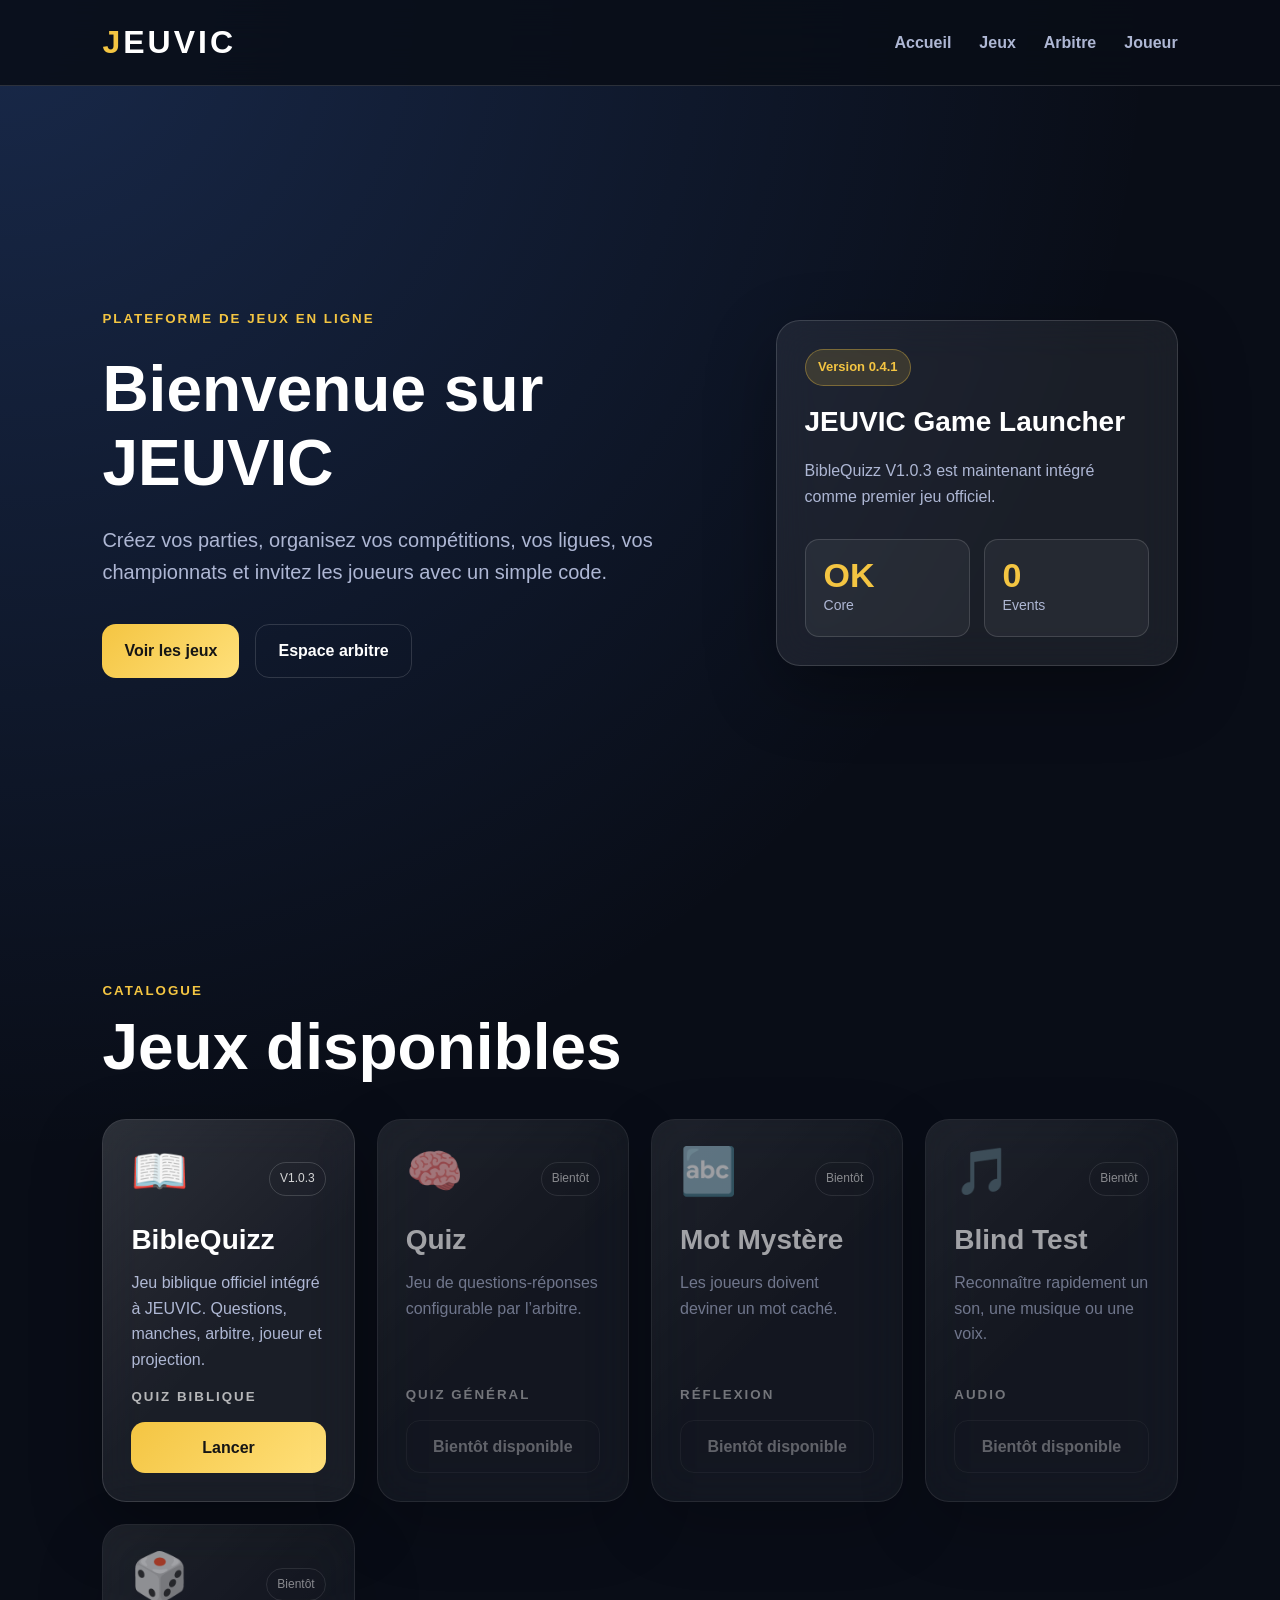
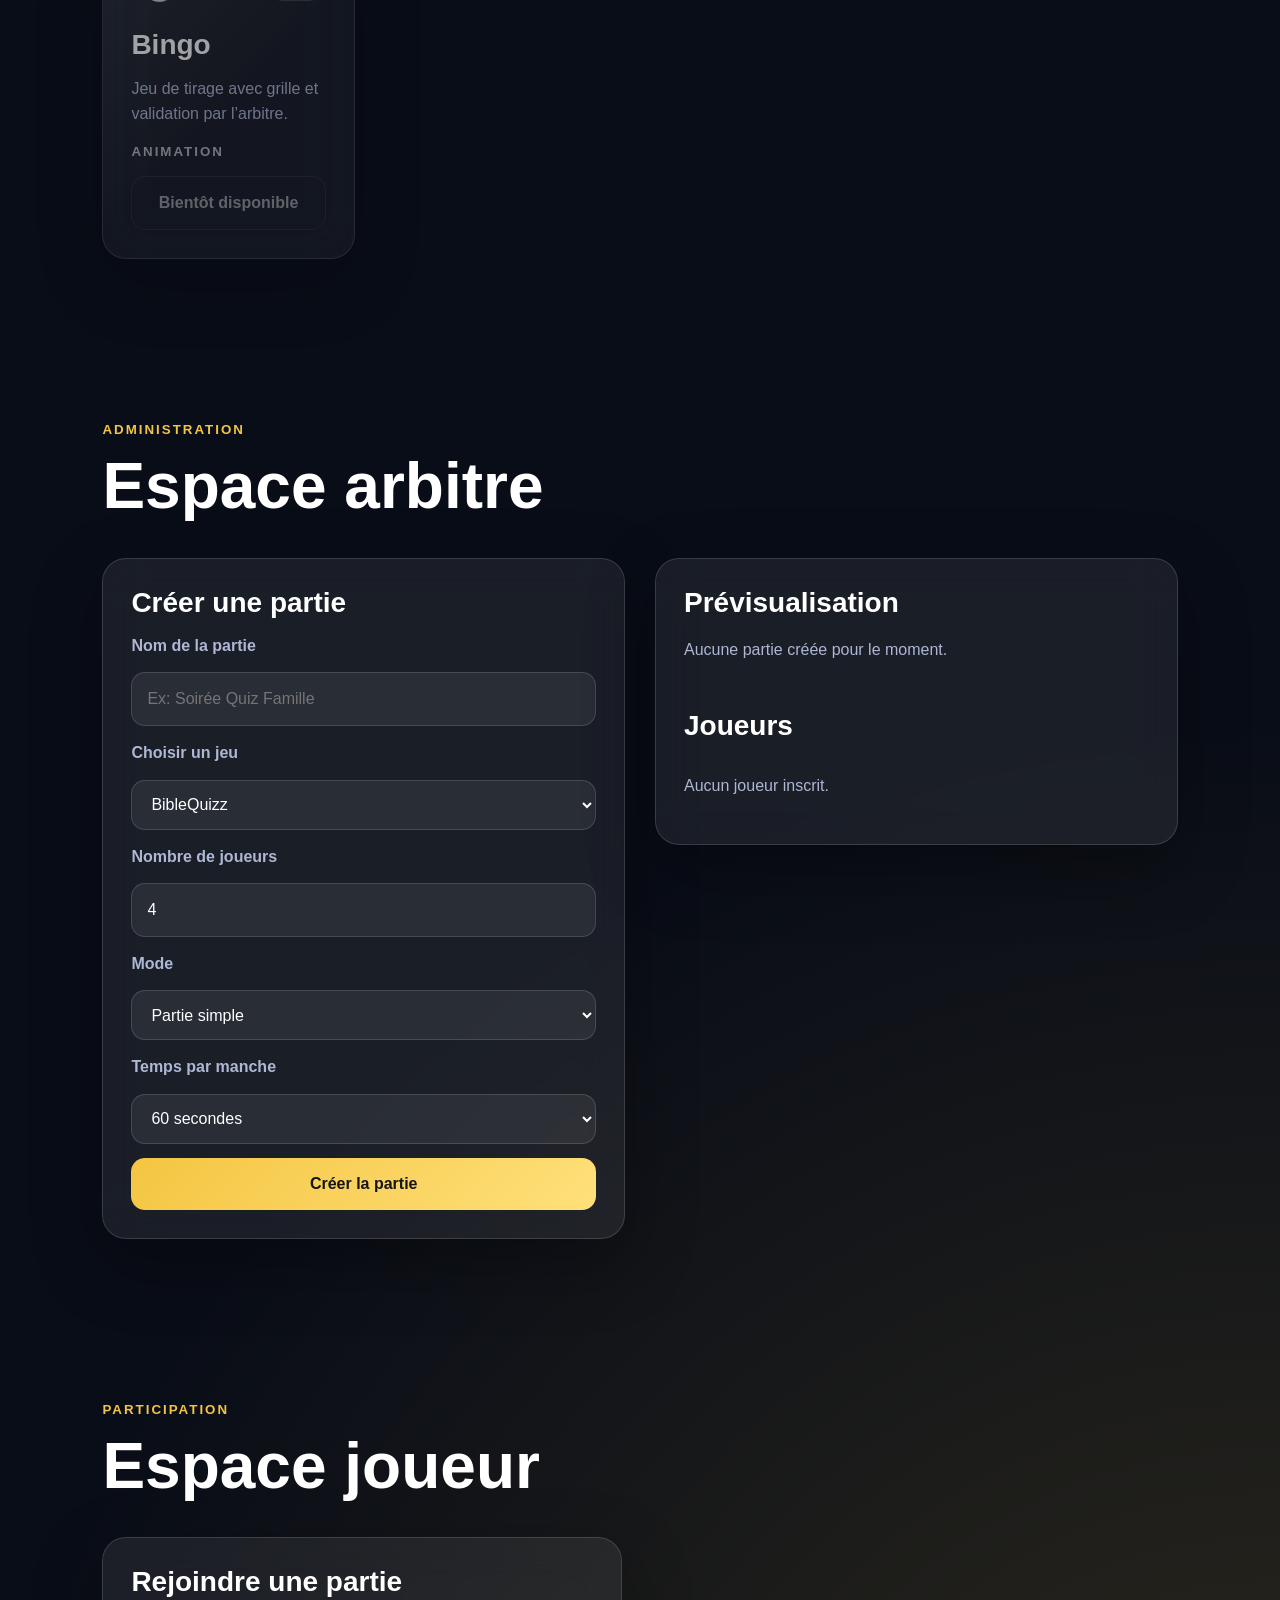
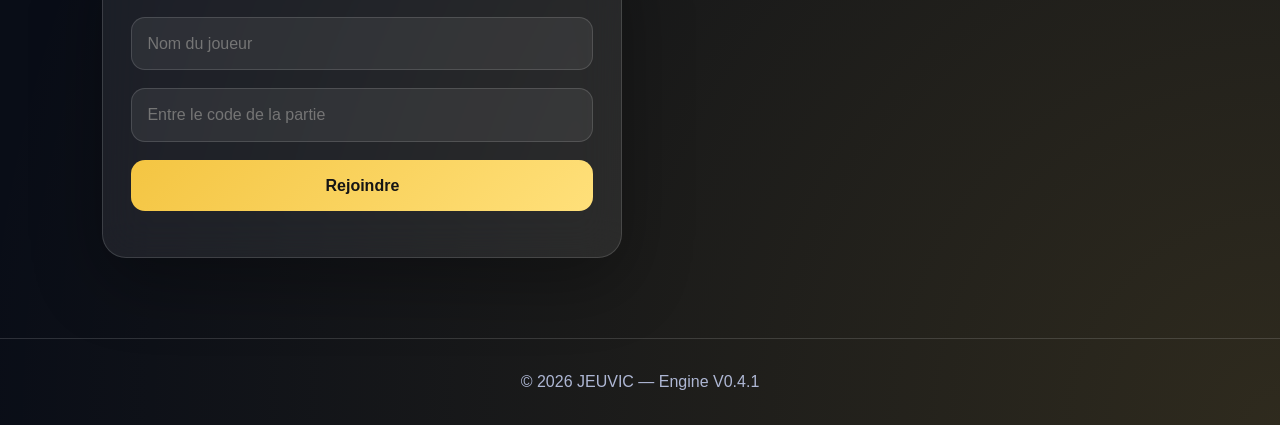
==== index.html @ 9f6e6c2e "Initialisation JEUVIC V0.4.1" ====
<!DOCTYPE html>
<html lang="fr">
<head>
  <!--============================================================
                          META
  =============================================================-->
  <meta charset="UTF-8" />
  <meta name="viewport" content="width=device-width, initial-scale=1.0" />
  <title>JEUVIC - Plateforme de jeux</title>

  <!--============================================================
                          CORE CSS
  =============================================================-->
  <link rel="stylesheet" href="assets/css/core/variables.css" />
  <link rel="stylesheet" href="assets/css/core/reset.css" />
  <link rel="stylesheet" href="assets/css/core/typography.css" />

  <!--============================================================
                          LAYOUT CSS
  =============================================================-->
  <link rel="stylesheet" href="assets/css/layout/layout.css" />
  <link rel="stylesheet" href="assets/css/layout/header.css" />
  <link rel="stylesheet" href="assets/css/layout/hero.css" />
  <link rel="stylesheet" href="assets/css/layout/footer.css" />

  <!--============================================================
                          COMPONENTS CSS
  =============================================================-->
  <link rel="stylesheet" href="assets/css/components/buttons.css" />
  <link rel="stylesheet" href="assets/css/components/cards.css" />
  <link rel="stylesheet" href="assets/css/components/forms.css" />
  <link rel="stylesheet" href="assets/css/components/modal.css" />
  <link rel="stylesheet" href="assets/css/components/tables.css" />

  <!--============================================================
                          PAGES CSS
  =============================================================-->
  <link rel="stylesheet" href="assets/css/pages/home.css" />
  <link rel="stylesheet" href="assets/css/pages/admin.css" />
  <link rel="stylesheet" href="assets/css/pages/player.css" />
  <link rel="stylesheet" href="assets/css/responsive.css" />
</head>
<body>
  <!--============================================================
                          HEADER
  =============================================================-->
  <header class="jv-header">
    <h1 class="jv-logo"><span>J</span>EUVIC</h1>
    <nav class="jv-nav" aria-label="Navigation principale">
      <a href="#home" data-route="home">Accueil</a>
      <a href="#games" data-route="games">Jeux</a>
      <a href="#admin" data-route="admin">Arbitre</a>
      <a href="#player" data-route="player">Joueur</a>
    </nav>
  </header>

  <!--============================================================
                          MAIN
  =============================================================-->
  <main>
    <!--=========================================================
                          HERO
    ==========================================================-->
    <section id="home" class="jv-hero jv-container">
      <article class="jv-hero-left">
        <small>Plateforme de jeux en ligne</small>
        <h2>Bienvenue sur JEUVIC</h2>
        <p>
          Créez vos parties, organisez vos compétitions, vos ligues,
          vos championnats et invitez les joueurs avec un simple code.
        </p>
        <section class="jv-actions" aria-label="Actions principales">
          <button class="jv-btn jv-btn-primary" data-route="games">Voir les jeux</button>
          <button class="jv-btn jv-btn-secondary" data-route="admin">Espace arbitre</button>
        </section>
      </article>
      <aside class="jv-hero-right">
        <article class="jv-card jv-hero-card">
          <span class="jv-badge" id="versionBadge">Version 0.4.1</span>
          <h3>JEUVIC Game Launcher</h3>
          <p>BibleQuizz V1.0.3 est maintenant intégré comme premier jeu officiel.</p>
          <section class="jv-stat-grid">
            <article class="jv-stat-card"><strong id="coreStatus">OK</strong><span>Core</span></article>
            <article class="jv-stat-card"><strong id="eventCount">0</strong><span>Events</span></article>
          </section>
        </article>
      </aside>
    </section>

    <!--=========================================================
                          CATALOGUE DES JEUX
    ==========================================================-->
    <section id="games" class="jv-section jv-container">
      <header class="jv-section-title">
        <small>Catalogue</small>
        <h2>Jeux disponibles</h2>
      </header>
      <section id="gamesList" class="jv-grid jv-games-grid"></section>
    </section>

    <!--=========================================================
                          ESPACE ARBITRE
    ==========================================================-->
    <section id="admin" class="jv-section jv-container jv-page-panel">
      <header class="jv-section-title">
        <small>Administration</small>
        <h2>Espace arbitre</h2>
      </header>
      <section class="jv-two-columns">
        <form id="gameForm" class="jv-card jv-form-card">
          <h3>Créer une partie</h3>
          <label for="gameName">Nom de la partie</label>
          <input class="jv-input" id="gameName" type="text" placeholder="Ex: Soirée Quiz Famille" required />
          <label for="gameType">Choisir un jeu</label>
          <select class="jv-input" id="gameType" required></select>
          <label for="playersCount">Nombre de joueurs</label>
          <input class="jv-input" id="playersCount" type="number" min="2" max="50" value="4" required />
          <label for="gameMode">Mode</label>
          <select class="jv-input" id="gameMode">
            <option>Partie simple</option>
            <option>Compétition</option>
            <option>Ligue</option>
            <option>Championnat</option>
          </select>
          <label for="roundTime">Temps par manche</label>
          <select class="jv-input" id="roundTime">
            <option>30 secondes</option>
            <option selected>60 secondes</option>
            <option>90 secondes</option>
            <option>Illimité</option>
          </select>
          <button class="jv-btn jv-btn-primary jv-btn-block" type="submit">Créer la partie</button>
        </form>
        <article class="jv-card">
          <h3>Prévisualisation</h3>
          <section id="gamePreview" class="jv-empty">Aucune partie créée pour le moment.</section>
          <h3 class="jv-subtitle">Joueurs</h3>
          <section id="playersList" class="jv-players-list jv-empty">Aucun joueur inscrit.</section>
        </article>
      </section>
    </section>

    <!--=========================================================
                          ESPACE JOUEUR
    ==========================================================-->
    <section id="player" class="jv-section jv-container jv-page-panel">
      <header class="jv-section-title">
        <small>Participation</small>
        <h2>Espace joueur</h2>
      </header>
      <article class="jv-card jv-player-card">
        <h3>Rejoindre une partie</h3>
        <input class="jv-input" id="playerName" type="text" placeholder="Nom du joueur" />
        <input class="jv-input" id="joinCode" type="text" placeholder="Entre le code de la partie" />
        <button class="jv-btn jv-btn-primary jv-btn-block" id="joinGameBtn">Rejoindre</button>
        <p id="joinMessage"></p>
      </article>
    </section>
  </main>

  <!--============================================================
                          FOOTER
  =============================================================-->
  <section id="notificationZone" class="jv-notification-zone" aria-live="polite"></section>

  <footer class="jv-footer">© 2026 JEUVIC — Engine V0.4.1</footer>

  <!--============================================================
                          JAVASCRIPT MODERNE
  =============================================================-->
  <script type="module" src="assets/js/core/App.js"></script>
</body>
</html>
---- assets/css/core/variables.css ----
/***********************************************************************
 * PROJET : JEUVIC
 * FICHIER : variables.css
 * DESCRIPTION : Variables globales de design.
 * VERSION : 0.1.0
 ***********************************************************************/

:root{
  /* Couleurs principales */
  --jv-color-primary:#F4C542;
  --jv-color-secondary:#4F8CFF;
  --jv-color-success:#00C853;
  --jv-color-danger:#FF3D57;
  --jv-color-warning:#FF9800;

  /* Couleurs neutres */
  --jv-color-white:#FFFFFF;
  --jv-color-black:#000000;
  --jv-color-text:#EAEAEA;
  --jv-color-muted:#AEB7D4;
  --jv-color-background:#090D17;
  --jv-color-surface:#141B2D;
  --jv-color-surface-soft:rgba(255,255,255,.07);
  --jv-color-border:rgba(255,255,255,.14);

  /* Typographie */
  --jv-font-family:"Segoe UI", Arial, sans-serif;
  --jv-font-size-sm:14px;
  --jv-font-size-md:16px;
  --jv-font-size-lg:20px;
  --jv-font-size-title:42px;
  --jv-font-size-hero:64px;

  /* Espacements */
  --jv-space-xs:6px;
  --jv-space-sm:12px;
  --jv-space-md:20px;
  --jv-space-lg:40px;
  --jv-space-xl:80px;

  /* Bordures */
  --jv-radius-sm:8px;
  --jv-radius-md:14px;
  --jv-radius-lg:24px;
  --jv-radius-xl:32px;

  /* Effets */
  --jv-transition:.28s ease;
  --jv-shadow:0 24px 70px rgba(0,0,0,.32);
  --jv-blur:blur(20px);
}
---- assets/css/core/typography.css ----
/***********************************************************************
 * PROJET : JEUVIC
 * FICHIER : typography.css
 * DESCRIPTION : Typographie générale.
 * VERSION : 0.1.0
 ***********************************************************************/

body{
  font-family:var(--jv-font-family);
  font-size:var(--jv-font-size-md);
  color:var(--jv-color-text);
  background:var(--jv-color-background);
  line-height:1.6;
}
h1,h2,h3,h4,h5{line-height:1.15;color:var(--jv-color-white);}
h2{font-size:clamp(34px,5vw,var(--jv-font-size-hero));}
h3{font-size:28px;}
p{color:var(--jv-color-muted);}
small{font-weight:800;letter-spacing:2px;text-transform:uppercase;}
---- assets/css/layout/layout.css ----
/***********************************************************************
 * PROJET : JEUVIC
 * FICHIER : layout.css
 * DESCRIPTION : Structure générale de page.
 * VERSION : 0.1.0
 ***********************************************************************/

body{
  background:
    radial-gradient(circle at top left,rgba(79,140,255,.22),transparent 30%),
    radial-gradient(circle at bottom right,rgba(244,197,66,.16),transparent 34%),
    var(--jv-color-background);
}
main{width:100%;}
.jv-container{width:100%;max-width:1400px;margin:0 auto;padding-left:8%;padding-right:8%;}
.jv-section{padding-top:80px;padding-bottom:80px;}
.jv-section-title{margin-bottom:34px;}
.jv-section-title small{color:var(--jv-color-primary);display:block;margin-bottom:10px;}
.jv-grid{display:grid;gap:22px;}
.jv-two-columns{display:grid;grid-template-columns:1fr 1fr;gap:30px;align-items:start;}
.jv-page-panel{scroll-margin-top:100px;}
.jv-actions{display:flex;gap:16px;flex-wrap:wrap;margin-top:12px;}
.jv-empty{color:var(--jv-color-muted);padding:18px 0;}
---- assets/css/layout/header.css ----
/***********************************************************************
 * PROJET : JEUVIC
 * FICHIER : header.css
 * DESCRIPTION : Header et navigation principale.
 * VERSION : 0.1.0
 ***********************************************************************/

.jv-header{
  width:100%;height:86px;padding:0 8%;display:flex;align-items:center;justify-content:space-between;
  position:sticky;top:0;z-index:100;background:rgba(9,13,23,.86);backdrop-filter:var(--jv-blur);
  border-bottom:1px solid var(--jv-color-border);
}
.jv-logo{font-size:32px;font-weight:900;letter-spacing:3px;}
.jv-logo span{color:var(--jv-color-primary);}
.jv-nav{display:flex;gap:28px;align-items:center;}
.jv-nav a{color:var(--jv-color-muted);font-weight:700;transition:var(--jv-transition);}
.jv-nav a:hover,.jv-nav a.is-active{color:var(--jv-color-primary);}
---- assets/css/layout/hero.css ----
/***********************************************************************
 * PROJET : JEUVIC
 * FICHIER : hero.css
 * DESCRIPTION : Section d'accueil principale.
 * VERSION : 0.1.0
 ***********************************************************************/

.jv-hero{min-height:calc(100vh - 86px);display:grid;grid-template-columns:1.2fr .8fr;align-items:center;gap:70px;padding-top:70px;padding-bottom:70px;}
.jv-hero-left{display:flex;flex-direction:column;gap:24px;}
.jv-hero-left small{color:var(--jv-color-primary);}
.jv-hero-left p{font-size:20px;max-width:720px;}
.jv-hero-right{display:flex;justify-content:center;}
.jv-hero-card{width:100%;max-width:430px;min-height:330px;display:flex;flex-direction:column;justify-content:center;gap:20px;}
.jv-stat-grid{display:grid;grid-template-columns:1fr 1fr;gap:14px;margin-top:10px;}
---- assets/css/layout/footer.css ----
/***********************************************************************
 * PROJET : JEUVIC
 * FICHIER : footer.css
 * DESCRIPTION : Pied de page.
 * VERSION : 0.1.0
 ***********************************************************************/

.jv-footer{padding:30px 8%;text-align:center;color:var(--jv-color-muted);border-top:1px solid var(--jv-color-border);}
---- assets/css/components/buttons.css ----
/***********************************************************************
 * PROJET : JEUVIC
 * FICHIER : buttons.css
 * DESCRIPTION : Bibliothèque officielle des boutons JEUVIC.
 * VERSION : 0.1.0
 ***********************************************************************/

.jv-btn{
  display:inline-flex;align-items:center;justify-content:center;gap:10px;
  min-height:48px;padding:13px 22px;border-radius:var(--jv-radius-md);
  font-weight:850;transition:var(--jv-transition);user-select:none;
}
.jv-btn:hover{transform:translateY(-2px);}
.jv-btn:active{transform:translateY(0);}
.jv-btn-primary{background:linear-gradient(135deg,var(--jv-color-primary),#FFE07A);color:#151515;}
.jv-btn-secondary{background:transparent;color:var(--jv-color-white);border:1px solid var(--jv-color-border);}
.jv-btn-success{background:var(--jv-color-success);color:var(--jv-color-white);}
.jv-btn-danger{background:var(--jv-color-danger);color:var(--jv-color-white);}
.jv-btn-warning{background:var(--jv-color-warning);color:#151515;}
.jv-btn-block{width:100%;}
.jv-btn-sm{min-height:38px;padding:9px 14px;font-size:14px;}
.jv-btn-lg{min-height:58px;padding:16px 28px;font-size:18px;}
.jv-btn[disabled],.jv-btn.is-disabled{opacity:.55;cursor:not-allowed;transform:none;}

/*============================================================
                    V0.3 - BOUTONS COMPACTS
============================================================*/

.jv-btn-sm{
    padding:8px 12px;
    font-size:13px;
    border-radius:var(--jv-radius-sm);
}
---- assets/css/components/cards.css ----
/***********************************************************************
 * PROJET : JEUVIC
 * FICHIER : cards.css
 * DESCRIPTION : Cartes réutilisables JEUVIC.
 * VERSION : 0.1.0
 ***********************************************************************/

.jv-card{
  background:var(--jv-color-surface-soft);border:1px solid var(--jv-color-border);
  border-radius:var(--jv-radius-lg);padding:28px;box-shadow:var(--jv-shadow);backdrop-filter:var(--jv-blur);
}
.jv-game-card{transition:var(--jv-transition);}
.jv-game-card:hover{transform:translateY(-6px);border-color:rgba(244,197,66,.48);}
.jv-game-icon{font-size:40px;margin-bottom:16px;}
.jv-stat-card{padding:18px;border-radius:var(--jv-radius-md);border:1px solid var(--jv-color-border);background:rgba(255,255,255,.05);}
.jv-stat-card strong{display:block;font-size:34px;color:var(--jv-color-primary);line-height:1;}
.jv-stat-card span{color:var(--jv-color-muted);font-size:14px;}
.jv-badge{display:inline-flex;width:max-content;padding:7px 12px;border-radius:999px;background:rgba(244,197,66,.14);border:1px solid rgba(244,197,66,.35);color:var(--jv-color-primary);font-weight:800;font-size:13px;}

/*============================================================
                    V0.3 - ROOM ENGINE UI
============================================================*/

.jv-preview h2{
    color:var(--jv-color-primary);
    font-size:42px;
    margin:10px 0 20px;
}

.jv-subtitle{
    margin-top:30px;
    margin-bottom:12px;
}

.jv-players-list{
    display:grid;
    gap:12px;
}

.jv-player-row{
    display:grid;
    grid-template-columns:1fr auto auto auto auto;
    gap:10px;
    align-items:center;
    padding:12px;
    border:1px solid var(--jv-color-border);
    border-radius:var(--jv-radius-md);
    background:rgba(255,255,255,.04);
}

.jv-actions-stack{
    display:flex;
    flex-wrap:wrap;
    gap:10px;
    margin-top:20px;
}

.jv-notification-zone{
    position:fixed;
    right:24px;
    bottom:24px;
    z-index:999;
    max-width:360px;
}

.jv-notice{
    padding:16px 18px;
    border-radius:var(--jv-radius-md);
    background:var(--jv-color-surface);
    border:1px solid var(--jv-color-border);
    box-shadow:var(--jv-shadow);
    color:var(--jv-color-white);
}

.jv-notice-success{ border-color:var(--jv-color-success); }
.jv-notice-error{ border-color:var(--jv-color-danger); }
---- assets/css/components/forms.css ----
/***********************************************************************
 * PROJET : JEUVIC
 * FICHIER : forms.css
 * DESCRIPTION : Formulaires, inputs, select et textarea.
 * VERSION : 0.1.0
 ***********************************************************************/

.jv-form-card{display:flex;flex-direction:column;gap:14px;}
label{color:var(--jv-color-muted);font-weight:800;}
.jv-input{
  width:100%;min-height:50px;padding:13px 15px;border-radius:var(--jv-radius-md);
  border:1px solid var(--jv-color-border);background:rgba(255,255,255,.07);color:var(--jv-color-white);
  transition:var(--jv-transition);
}
.jv-input:focus{border-color:rgba(244,197,66,.65);box-shadow:0 0 0 4px rgba(244,197,66,.10);}
select.jv-input option{color:#111;}
textarea.jv-input{min-height:120px;resize:vertical;}
---- assets/css/components/modal.css ----
/***********************************************************************
 * PROJET : JEUVIC
 * FICHIER : modal.css
 * DESCRIPTION : Fenêtres modales réutilisables.
 * VERSION : 0.1.0
 ***********************************************************************/

.jv-modal-backdrop{position:fixed;inset:0;background:rgba(0,0,0,.65);display:none;align-items:center;justify-content:center;z-index:500;}
.jv-modal-backdrop.is-visible{display:flex;}
.jv-modal{width:min(560px,92vw);background:var(--jv-color-surface);border:1px solid var(--jv-color-border);border-radius:var(--jv-radius-lg);padding:28px;box-shadow:var(--jv-shadow);}
.jv-modal-header{display:flex;justify-content:space-between;align-items:center;margin-bottom:18px;}
.jv-modal-body{color:var(--jv-color-muted);}
---- assets/css/components/tables.css ----
/***********************************************************************
 * PROJET : JEUVIC
 * FICHIER : tables.css
 * DESCRIPTION : Tables pour classements, joueurs et historiques.
 * VERSION : 0.1.0
 ***********************************************************************/

.jv-table{width:100%;border-collapse:collapse;overflow:hidden;border-radius:var(--jv-radius-md);}
.jv-table th,.jv-table td{padding:14px 16px;text-align:left;border-bottom:1px solid var(--jv-color-border);}
.jv-table th{color:var(--jv-color-primary);font-size:14px;text-transform:uppercase;letter-spacing:1px;}
.jv-table td{color:var(--jv-color-text);}
---- assets/css/pages/home.css ----
/***********************************************************************
 * PROJET : JEUVIC
 * FICHIER : home.css
 * DESCRIPTION : Styles spécifiques à la page accueil et catalogue.
 * VERSION : 0.4.1
 ***********************************************************************/

.jv-games-grid{grid-template-columns:repeat(auto-fit,minmax(250px,1fr));}

.jv-game-card{
  display:flex;
  flex-direction:column;
  gap:14px;
  min-height:280px;
  position:relative;
  overflow:hidden;
}

.jv-game-card::before{
  content:"";
  position:absolute;
  inset:0;
  background:linear-gradient(135deg,rgba(255,255,255,.08),transparent 55%);
  pointer-events:none;
}

.jv-game-card-top{
  display:flex;
  align-items:center;
  justify-content:space-between;
  gap:12px;
}

.jv-game-icon{font-size:46px;line-height:1;}

.jv-game-status{
  border:1px solid rgba(255,255,255,.18);
  border-radius:999px;
  padding:6px 10px;
  font-size:12px;
  opacity:.9;
}

.jv-game-category{
  margin-top:auto;
  opacity:.75;
}

.jv-game-card.is-disabled{opacity:.62;}
.jv-game-card.is-disabled button{cursor:not-allowed;}
---- assets/css/pages/admin.css ----
/***********************************************************************
 * PROJET : JEUVIC
 * FICHIER : admin.css
 * DESCRIPTION : Styles spécifiques à l'espace arbitre.
 * VERSION : 0.1.0
 ***********************************************************************/

.jv-info-line{display:flex;justify-content:space-between;gap:20px;padding:12px 0;border-bottom:1px solid var(--jv-color-border);color:var(--jv-color-muted);}
.jv-info-line strong{color:var(--jv-color-white);text-align:right;}
---- assets/css/pages/player.css ----
/***********************************************************************
 * PROJET : JEUVIC
 * FICHIER : player.css
 * DESCRIPTION : Styles spécifiques à l'espace joueur.
 * VERSION : 0.1.0
 ***********************************************************************/

.jv-player-card{max-width:520px;display:grid;gap:18px;}
#joinMessage{font-weight:800;color:var(--jv-color-primary);}
---- assets/css/responsive.css ----
/***********************************************************************
 * PROJET : JEUVIC
 * FICHIER : responsive.css
 * DESCRIPTION : Adaptation tablette et mobile.
 * VERSION : 0.1.0
 ***********************************************************************/

@media (max-width:900px){
  .jv-header{height:auto;min-height:86px;flex-direction:column;gap:14px;padding-top:16px;padding-bottom:16px;}
  .jv-nav{flex-wrap:wrap;justify-content:center;gap:16px;}
  .jv-hero{grid-template-columns:1fr;gap:35px;}
  .jv-two-columns{grid-template-columns:1fr;}
}
@media (max-width:600px){
  .jv-container{padding-left:5%;padding-right:5%;}
  .jv-section{padding-top:55px;padding-bottom:55px;}
  .jv-stat-grid{grid-template-columns:1fr;}
}

/*============================================================
                    V0.3 - RESPONSIVE ROOM ENGINE
============================================================*/

@media(max-width:900px){
    .jv-player-row{
        grid-template-columns:1fr;
    }

    .jv-actions-stack{
        flex-direction:column;
    }
}
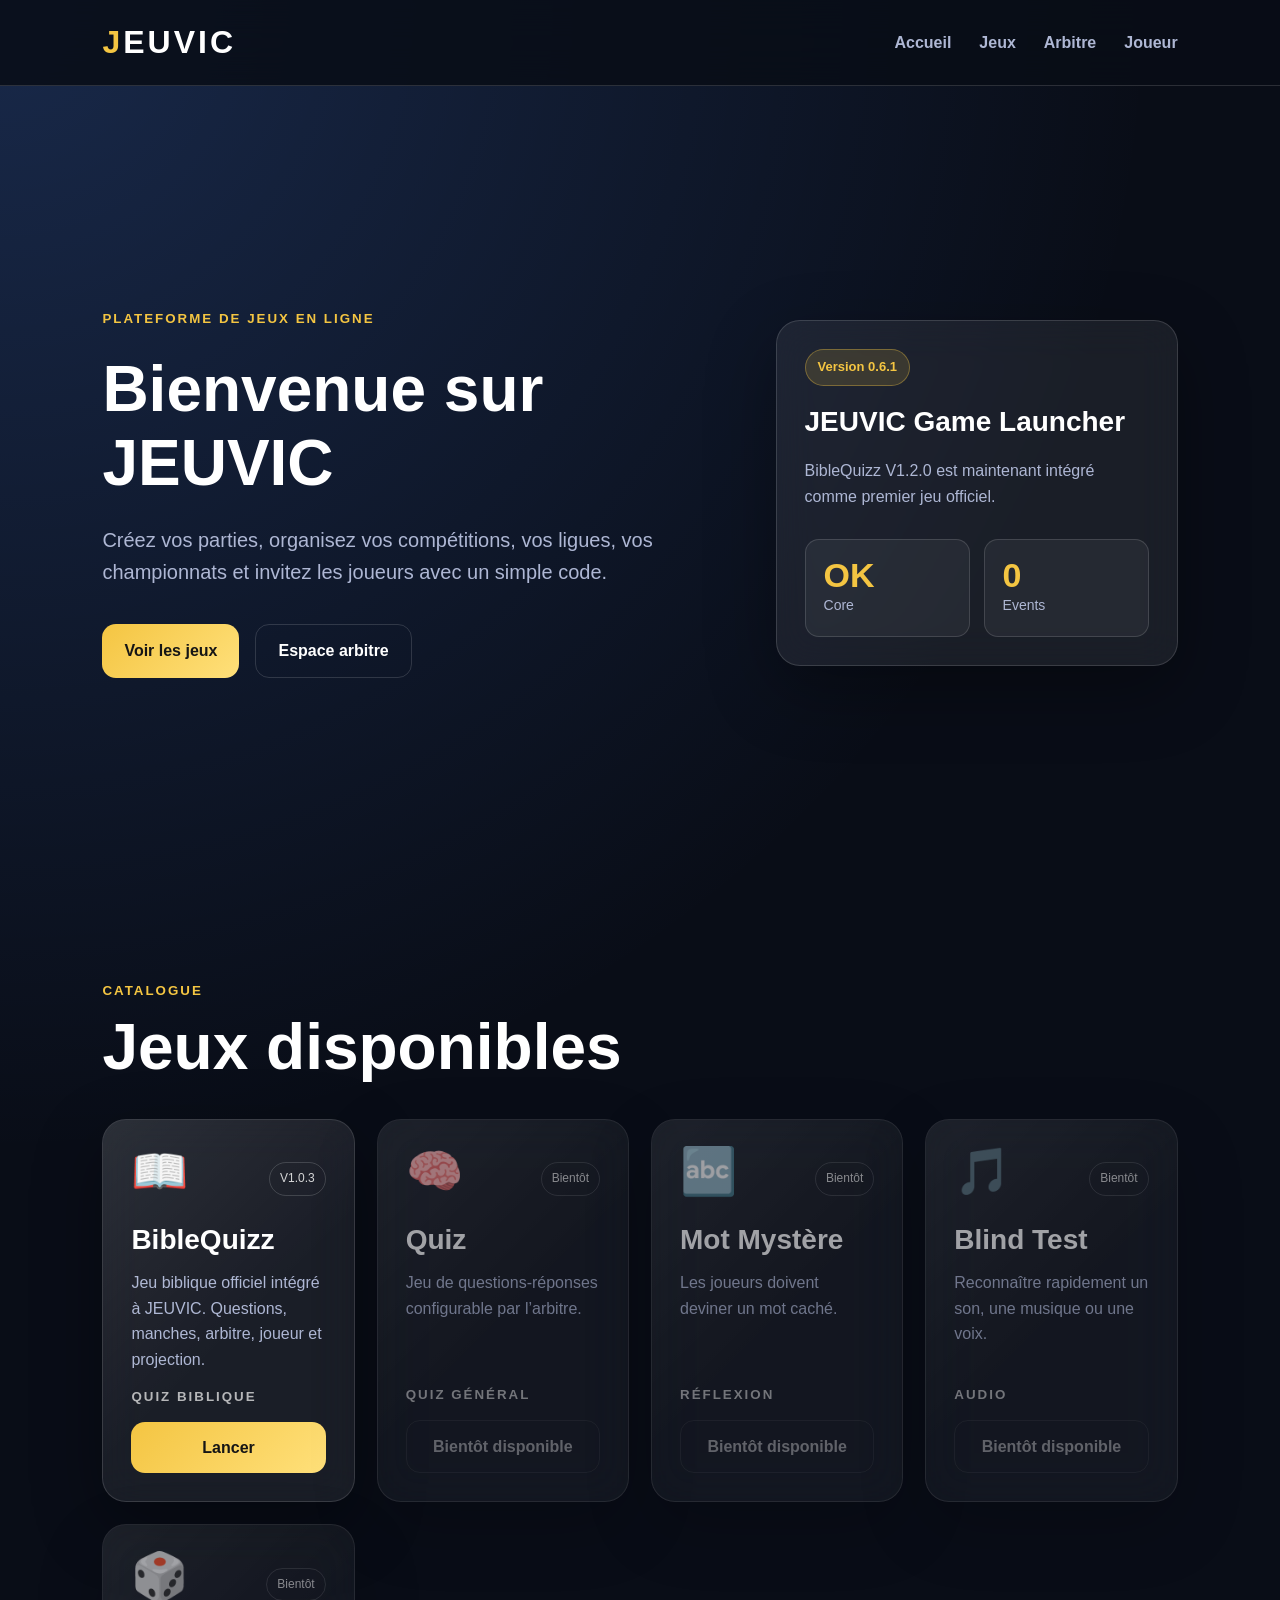
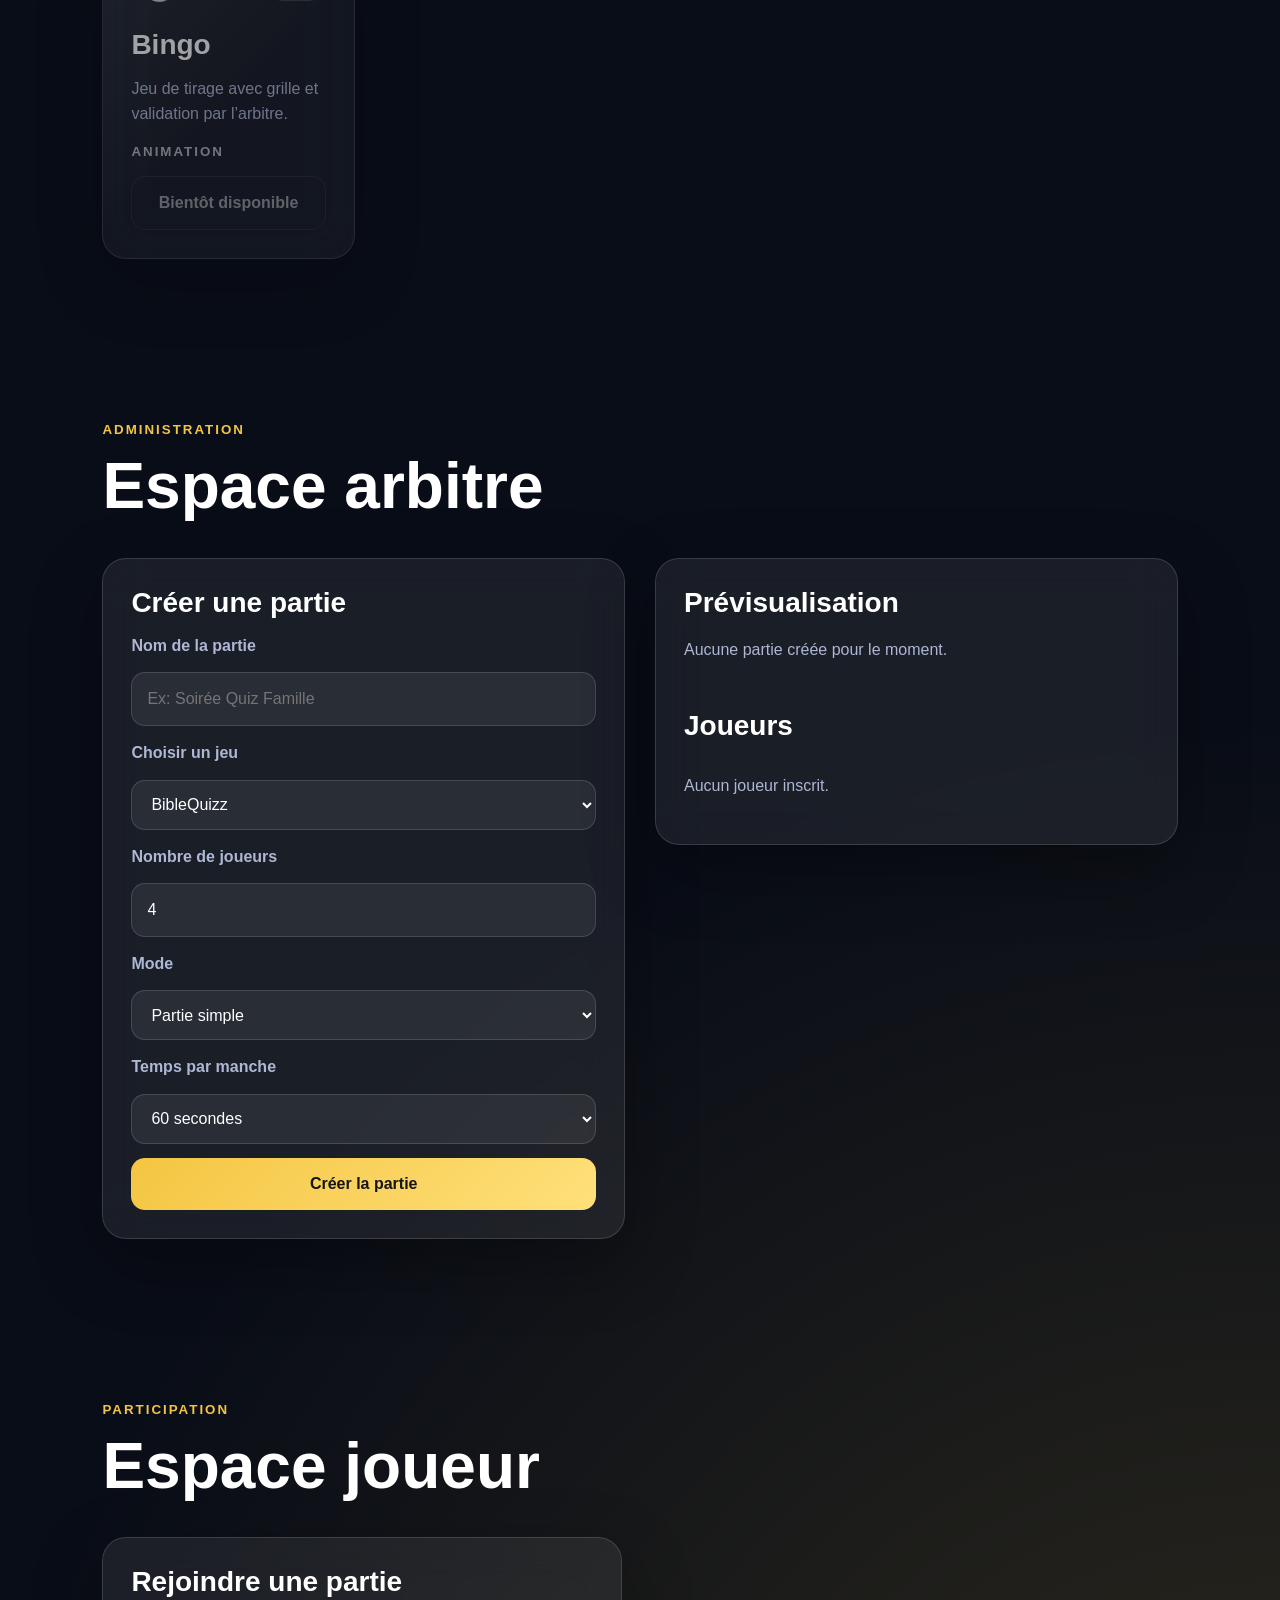
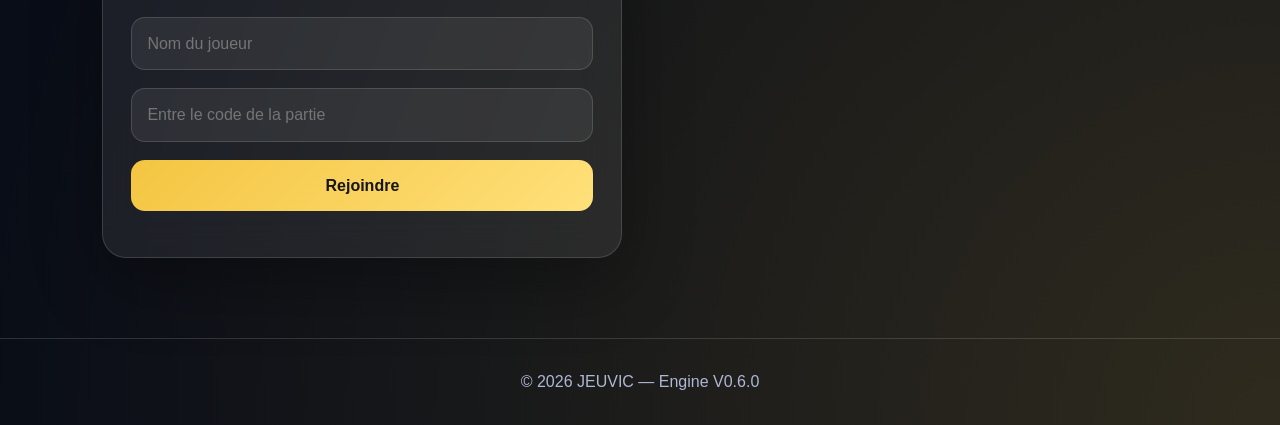
==== commit c802922d: "Correction temps réel et scores BibleQuizz V1.5.0" ====
--- a/index.html
+++ b/index.html
@@ -76,9 +76,9 @@
       </article>
       <aside class="jv-hero-right">
         <article class="jv-card jv-hero-card">
-          <span class="jv-badge" id="versionBadge">Version 0.4.1</span>
+          <span class="jv-badge" id="versionBadge">Version 0.6.0</span>
           <h3>JEUVIC Game Launcher</h3>
-          <p>BibleQuizz V1.0.3 est maintenant intégré comme premier jeu officiel.</p>
+          <p>BibleQuizz V1.2.0 est maintenant intégré comme premier jeu officiel.</p>
           <section class="jv-stat-grid">
             <article class="jv-stat-card"><strong id="coreStatus">OK</strong><span>Core</span></article>
             <article class="jv-stat-card"><strong id="eventCount">0</strong><span>Events</span></article>
@@ -163,7 +163,7 @@
   =============================================================-->
   <section id="notificationZone" class="jv-notification-zone" aria-live="polite"></section>
 
-  <footer class="jv-footer">© 2026 JEUVIC — Engine V0.4.1</footer>
+  <footer class="jv-footer">© 2026 JEUVIC — Engine V0.6.0</footer>
 
   <!--============================================================
                           JAVASCRIPT MODERNE
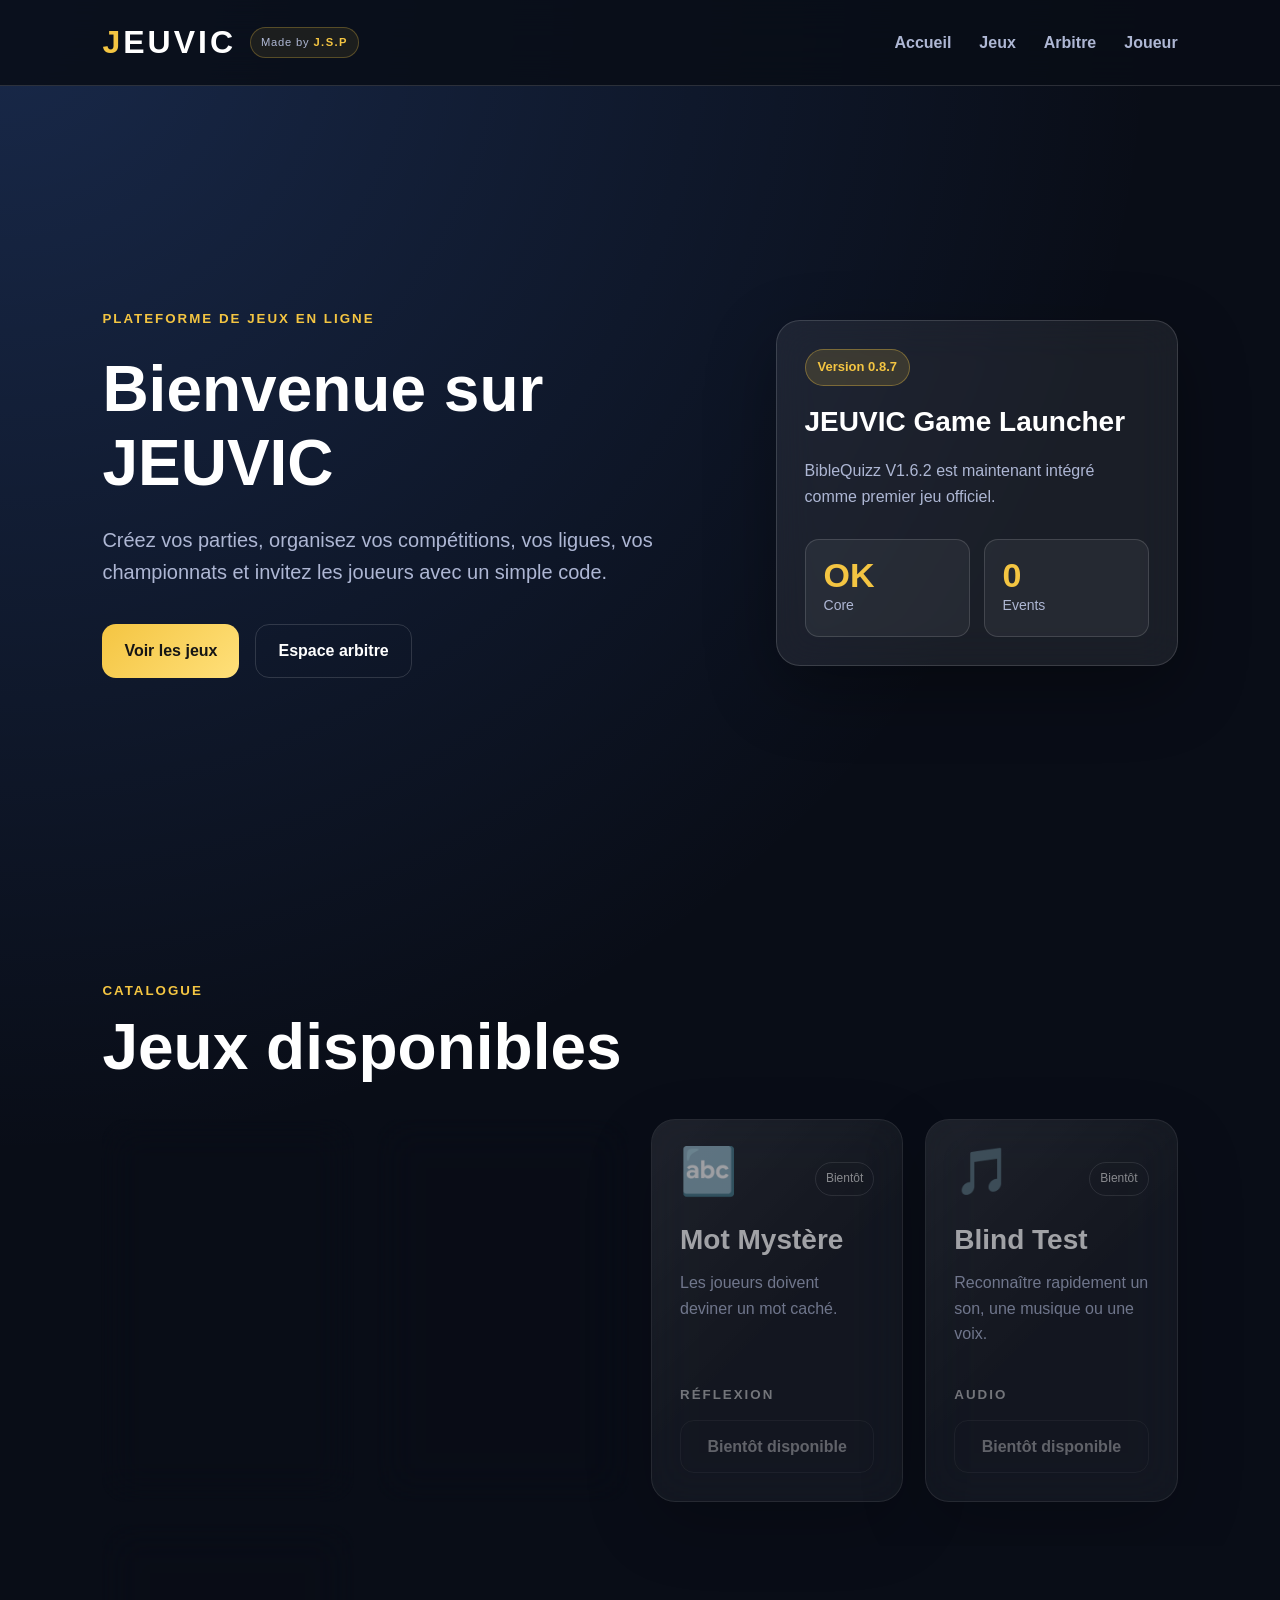
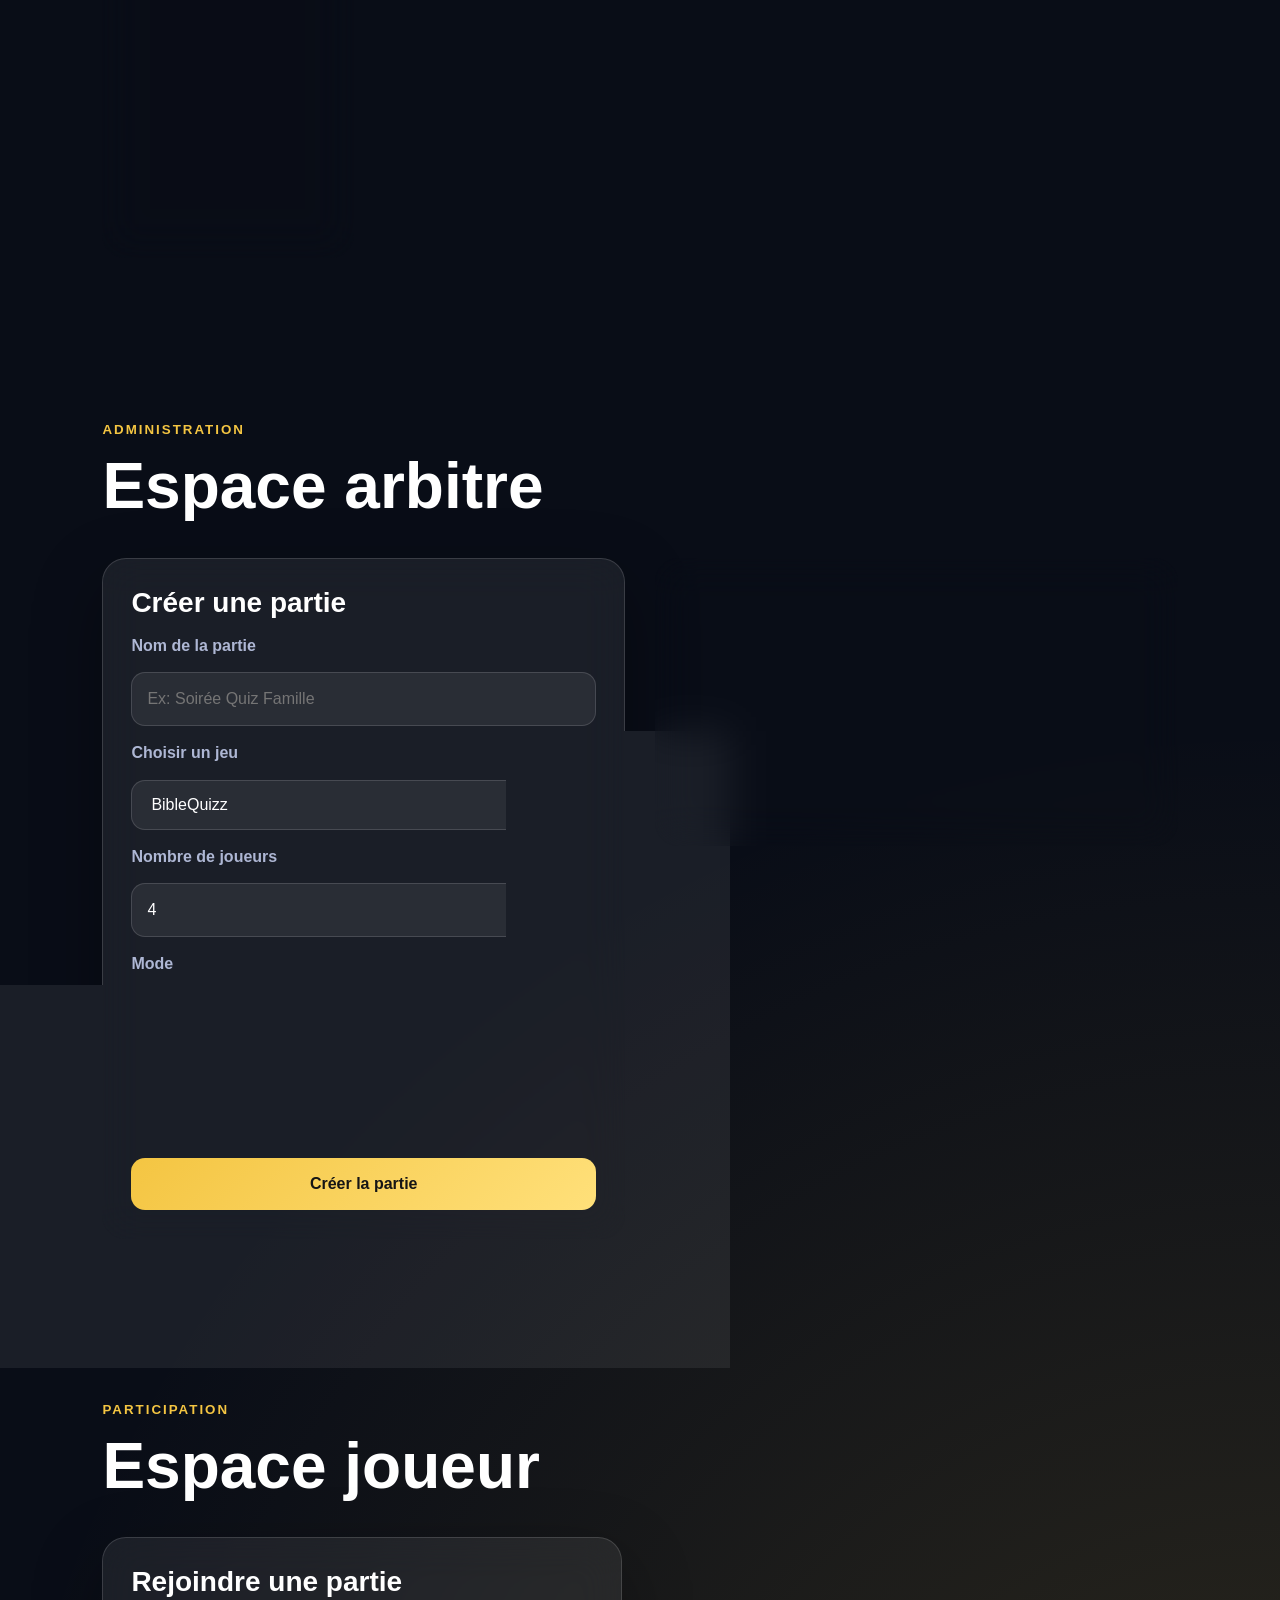
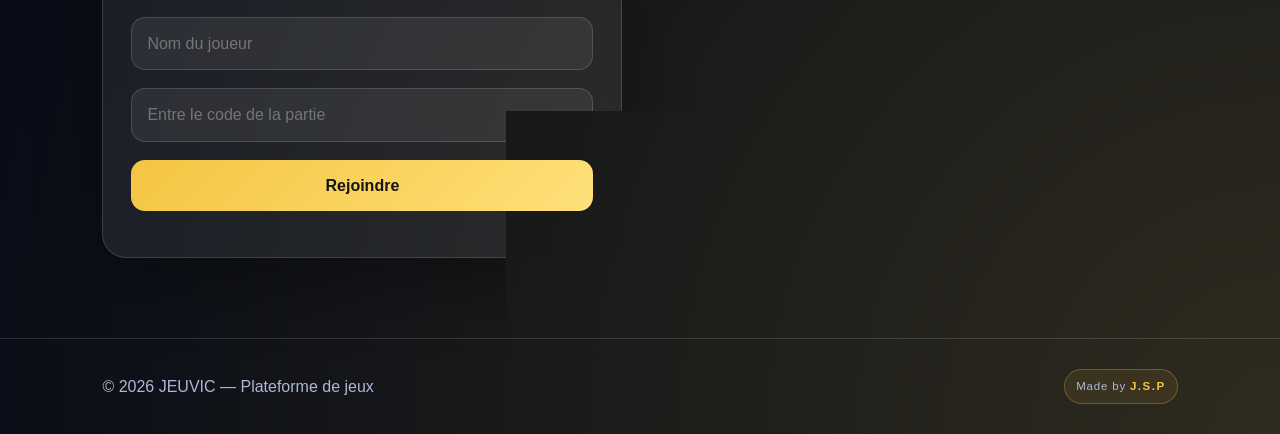
==== commit c97fa194: "version amelioree, interface joueur" ====
--- a/index.html
+++ b/index.html
@@ -45,7 +45,7 @@
                           HEADER
   =============================================================-->
   <header class="jv-header">
-    <h1 class="jv-logo"><span>J</span>EUVIC</h1>
+    <div class="jv-brand-block"><h1 class="jv-logo"><span>J</span>EUVIC</h1><span class="jv-creator-mark">Made by <b>J.S.P</b></span></div>
     <nav class="jv-nav" aria-label="Navigation principale">
       <a href="#home" data-route="home">Accueil</a>
       <a href="#games" data-route="games">Jeux</a>
@@ -76,9 +76,9 @@
       </article>
       <aside class="jv-hero-right">
         <article class="jv-card jv-hero-card">
-          <span class="jv-badge" id="versionBadge">Version 0.6.0</span>
+          <span class="jv-badge" id="versionBadge">Version 0.8.7</span>
           <h3>JEUVIC Game Launcher</h3>
-          <p>BibleQuizz V1.2.0 est maintenant intégré comme premier jeu officiel.</p>
+          <p>BibleQuizz V1.6.2 est maintenant intégré comme premier jeu officiel.</p>
           <section class="jv-stat-grid">
             <article class="jv-stat-card"><strong id="coreStatus">OK</strong><span>Core</span></article>
             <article class="jv-stat-card"><strong id="eventCount">0</strong><span>Events</span></article>
@@ -163,7 +163,7 @@
   =============================================================-->
   <section id="notificationZone" class="jv-notification-zone" aria-live="polite"></section>
 
-  <footer class="jv-footer">© 2026 JEUVIC — Engine V0.6.0</footer>
+  <footer class="jv-footer"><span>© 2026 JEUVIC — Plateforme de jeux</span><span class="jv-footer-signature">Made by <b>J.S.P</b></span></footer>
 
   <!--============================================================
                           JAVASCRIPT MODERNE
--- a/assets/css/layout/header.css
+++ b/assets/css/layout/header.css
@@ -15,3 +15,9 @@
 .jv-nav{display:flex;gap:28px;align-items:center;}
 .jv-nav a{color:var(--jv-color-muted);font-weight:700;transition:var(--jv-transition);}
 .jv-nav a:hover,.jv-nav a.is-active{color:var(--jv-color-primary);}
+
+/* Signature créateur JEUVIC */
+.jv-brand-block{display:flex;align-items:center;gap:14px}
+.jv-creator-mark{display:inline-flex;align-items:center;gap:4px;padding:6px 10px;border:1px solid rgba(244,197,66,.28);border-radius:999px;background:rgba(244,197,66,.08);color:var(--jv-color-muted);font-size:.7rem;letter-spacing:.07em;white-space:nowrap}
+.jv-creator-mark b{color:var(--jv-color-primary);letter-spacing:.13em}
+@media(max-width:760px){.jv-brand-block{width:100%;justify-content:center}.jv-creator-mark{font-size:.62rem;padding:5px 8px}}
--- a/assets/css/layout/footer.css
+++ b/assets/css/layout/footer.css
@@ -6,3 +6,8 @@
  ***********************************************************************/
 
 .jv-footer{padding:30px 8%;text-align:center;color:var(--jv-color-muted);border-top:1px solid var(--jv-color-border);}
+
+.jv-footer{display:flex;align-items:center;justify-content:space-between;gap:18px;flex-wrap:wrap}
+.jv-footer-signature{display:inline-flex;align-items:center;gap:4px;padding:7px 11px;border:1px solid rgba(244,197,66,.28);border-radius:999px;background:rgba(244,197,66,.08);font-size:.72rem;letter-spacing:.07em}
+.jv-footer-signature b{color:var(--jv-color-primary);letter-spacing:.13em}
+@media(max-width:620px){.jv-footer{justify-content:center;text-align:center}.jv-footer span{width:100%}.jv-footer-signature{width:auto!important}}
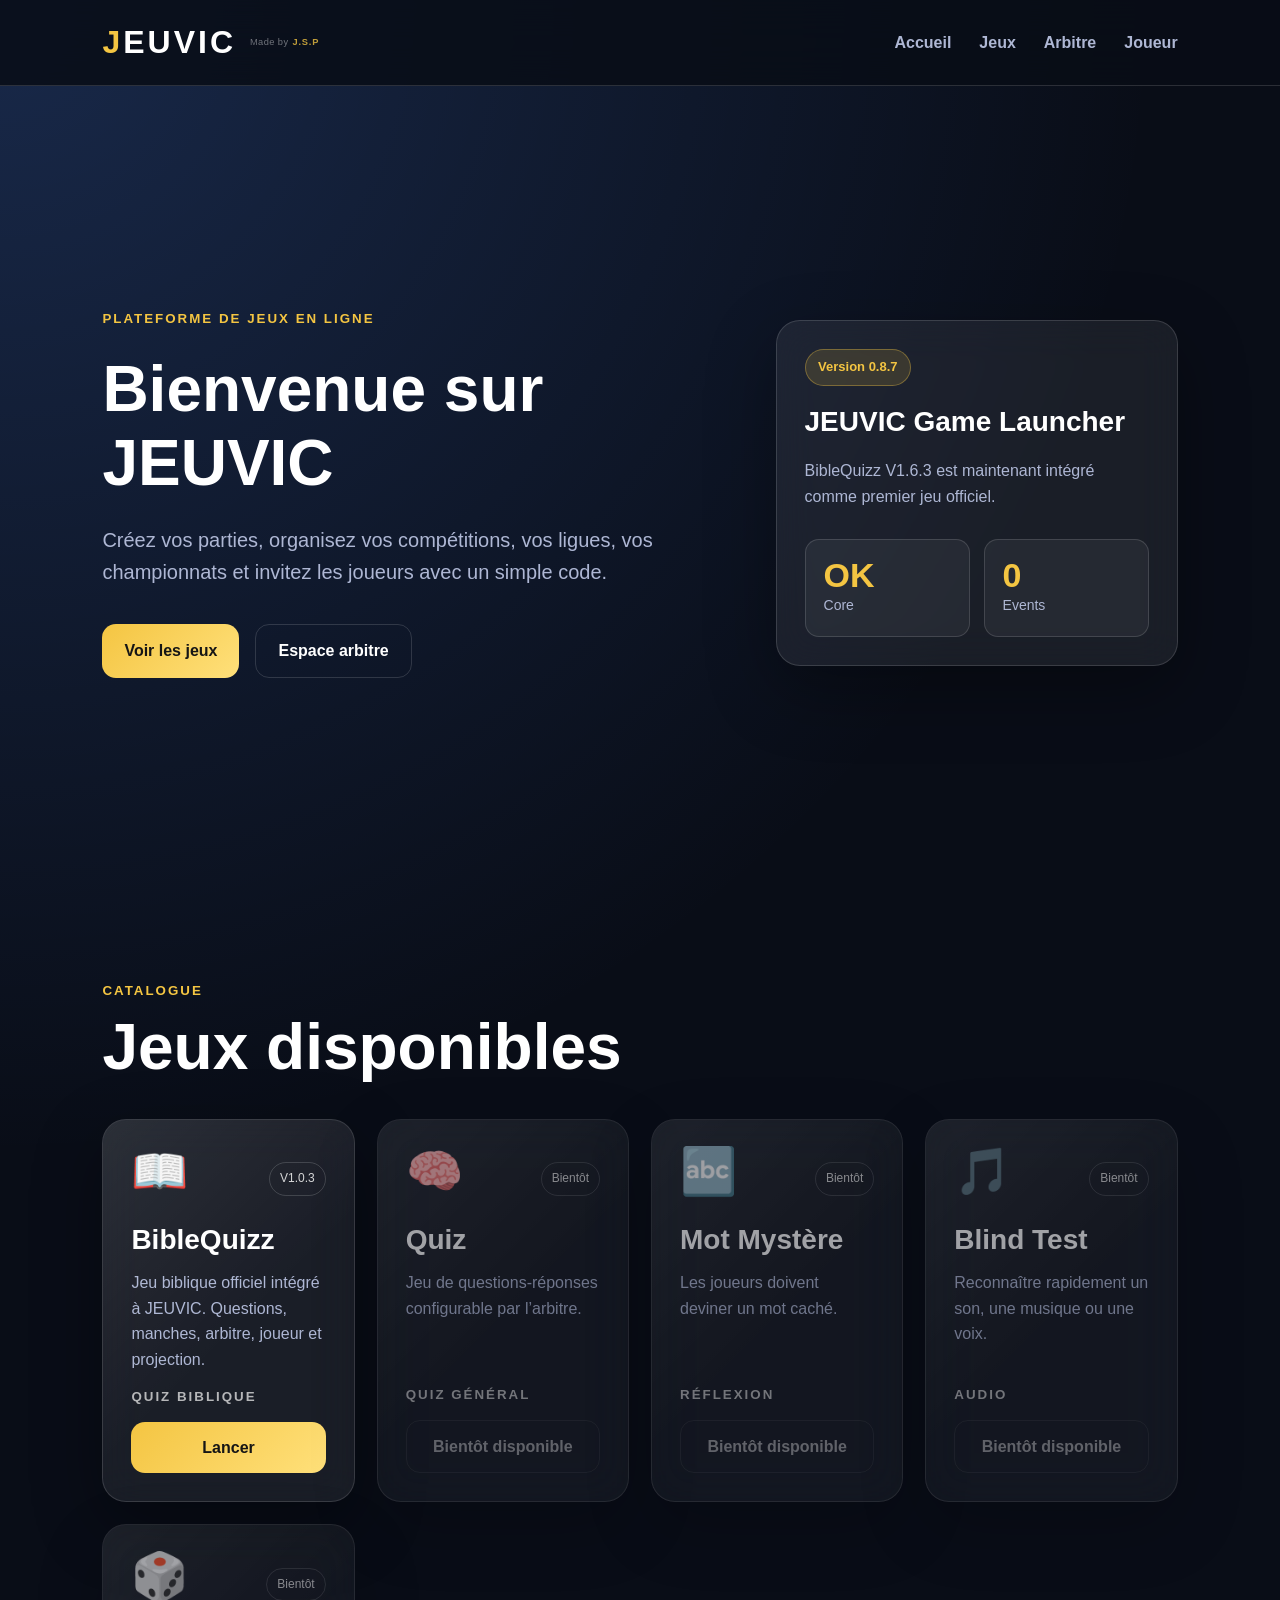
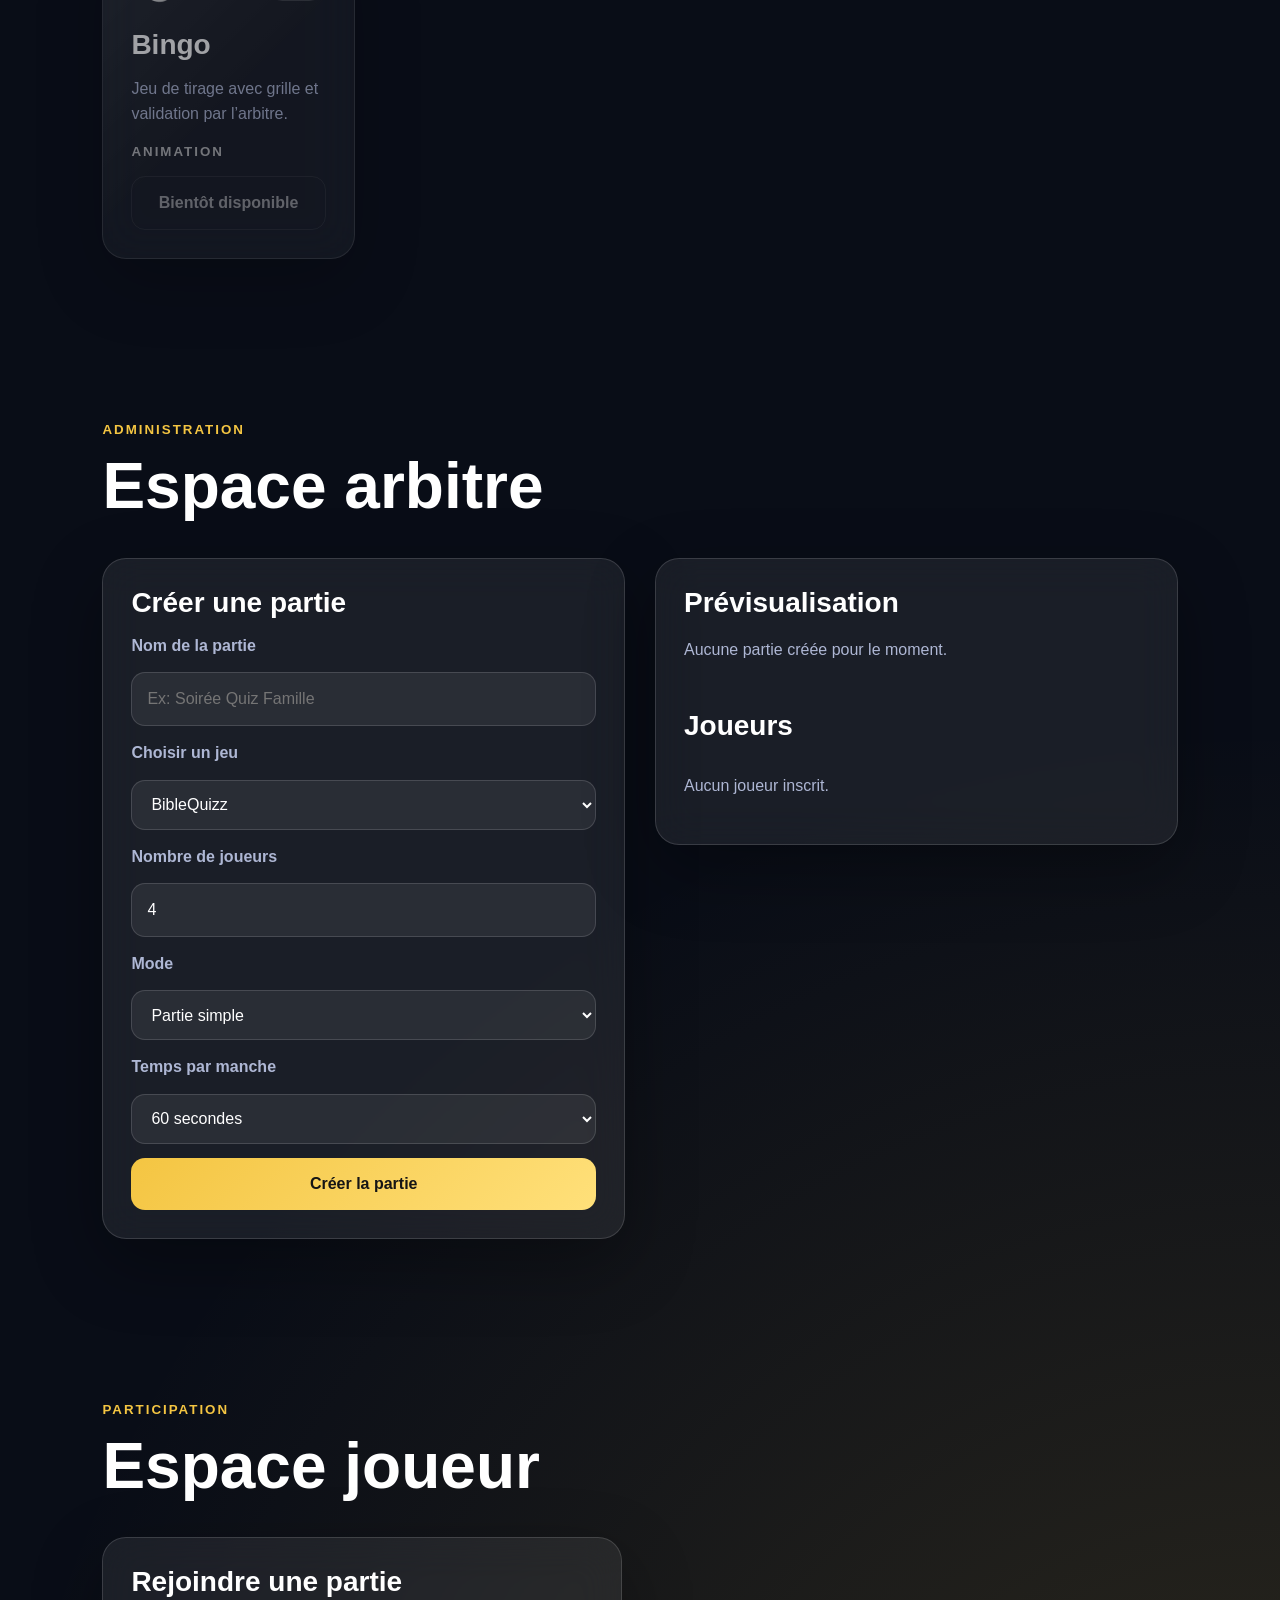
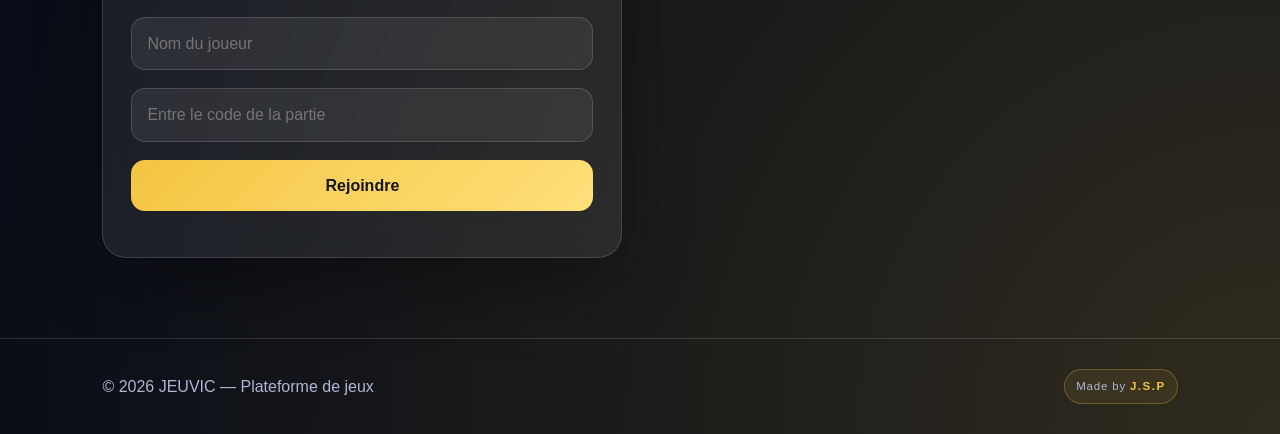
==== commit 6342adc9: "Correction page joeur et page selection mode" ====
--- a/index.html
+++ b/index.html
@@ -76,9 +76,9 @@
       </article>
       <aside class="jv-hero-right">
         <article class="jv-card jv-hero-card">
-          <span class="jv-badge" id="versionBadge">Version 0.8.7</span>
+          <span class="jv-badge" id="versionBadge">Version 0.8.8</span>
           <h3>JEUVIC Game Launcher</h3>
-          <p>BibleQuizz V1.6.2 est maintenant intégré comme premier jeu officiel.</p>
+          <p>BibleQuizz V1.6.3 est maintenant intégré comme premier jeu officiel.</p>
           <section class="jv-stat-grid">
             <article class="jv-stat-card"><strong id="coreStatus">OK</strong><span>Core</span></article>
             <article class="jv-stat-card"><strong id="eventCount">0</strong><span>Events</span></article>
--- a/assets/css/layout/header.css
+++ b/assets/css/layout/header.css
@@ -18,6 +18,6 @@
 
 /* Signature créateur JEUVIC */
 .jv-brand-block{display:flex;align-items:center;gap:14px}
-.jv-creator-mark{display:inline-flex;align-items:center;gap:4px;padding:6px 10px;border:1px solid rgba(244,197,66,.28);border-radius:999px;background:rgba(244,197,66,.08);color:var(--jv-color-muted);font-size:.7rem;letter-spacing:.07em;white-space:nowrap}
-.jv-creator-mark b{color:var(--jv-color-primary);letter-spacing:.13em}
-@media(max-width:760px){.jv-brand-block{width:100%;justify-content:center}.jv-creator-mark{font-size:.62rem;padding:5px 8px}}
+.jv-creator-mark{display:inline-flex;align-items:center;gap:4px;padding:0;border:0;border-radius:0;background:transparent;color:rgba(255,255,255,.42);font-size:.58rem;letter-spacing:.045em;white-space:nowrap}
+.jv-creator-mark b{color:rgba(244,197,66,.78);letter-spacing:.09em}
+@media(max-width:760px){.jv-brand-block{width:100%;justify-content:center}.jv-creator-mark{font-size:.54rem;padding:0}}
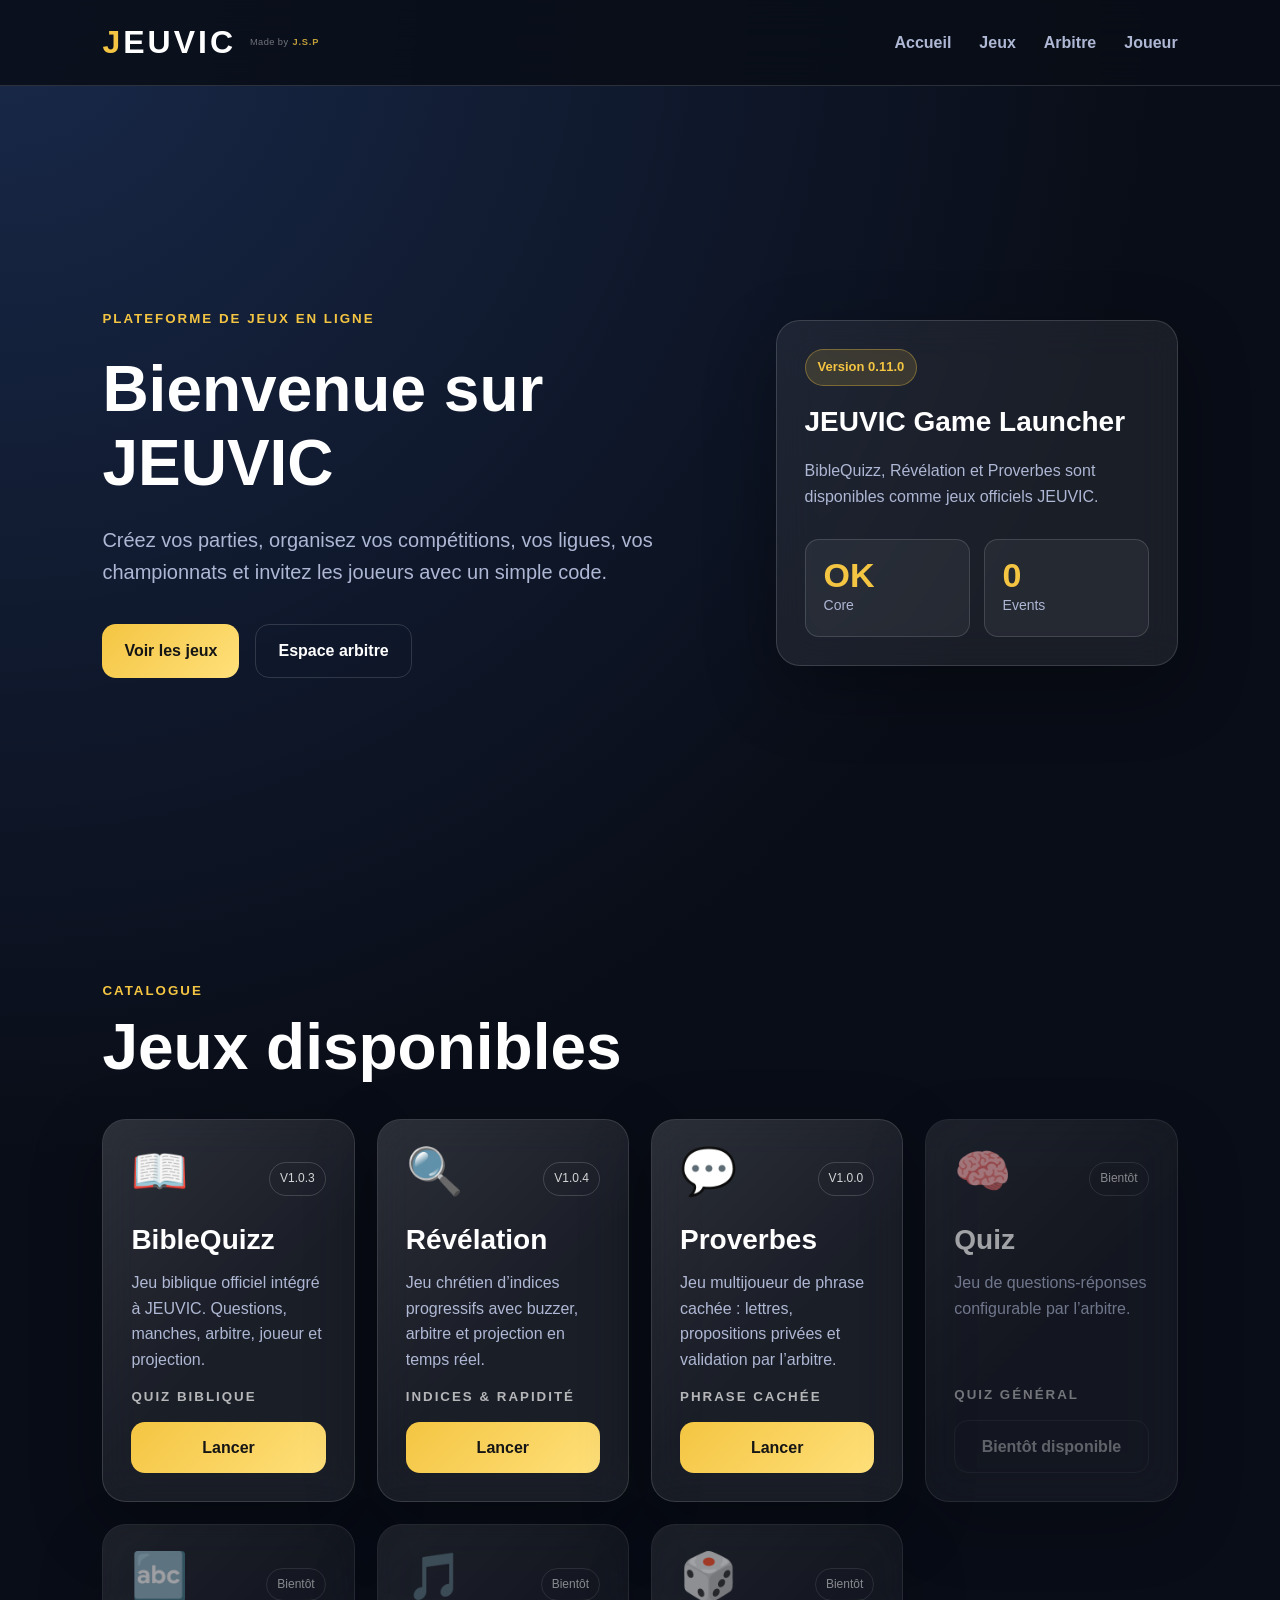
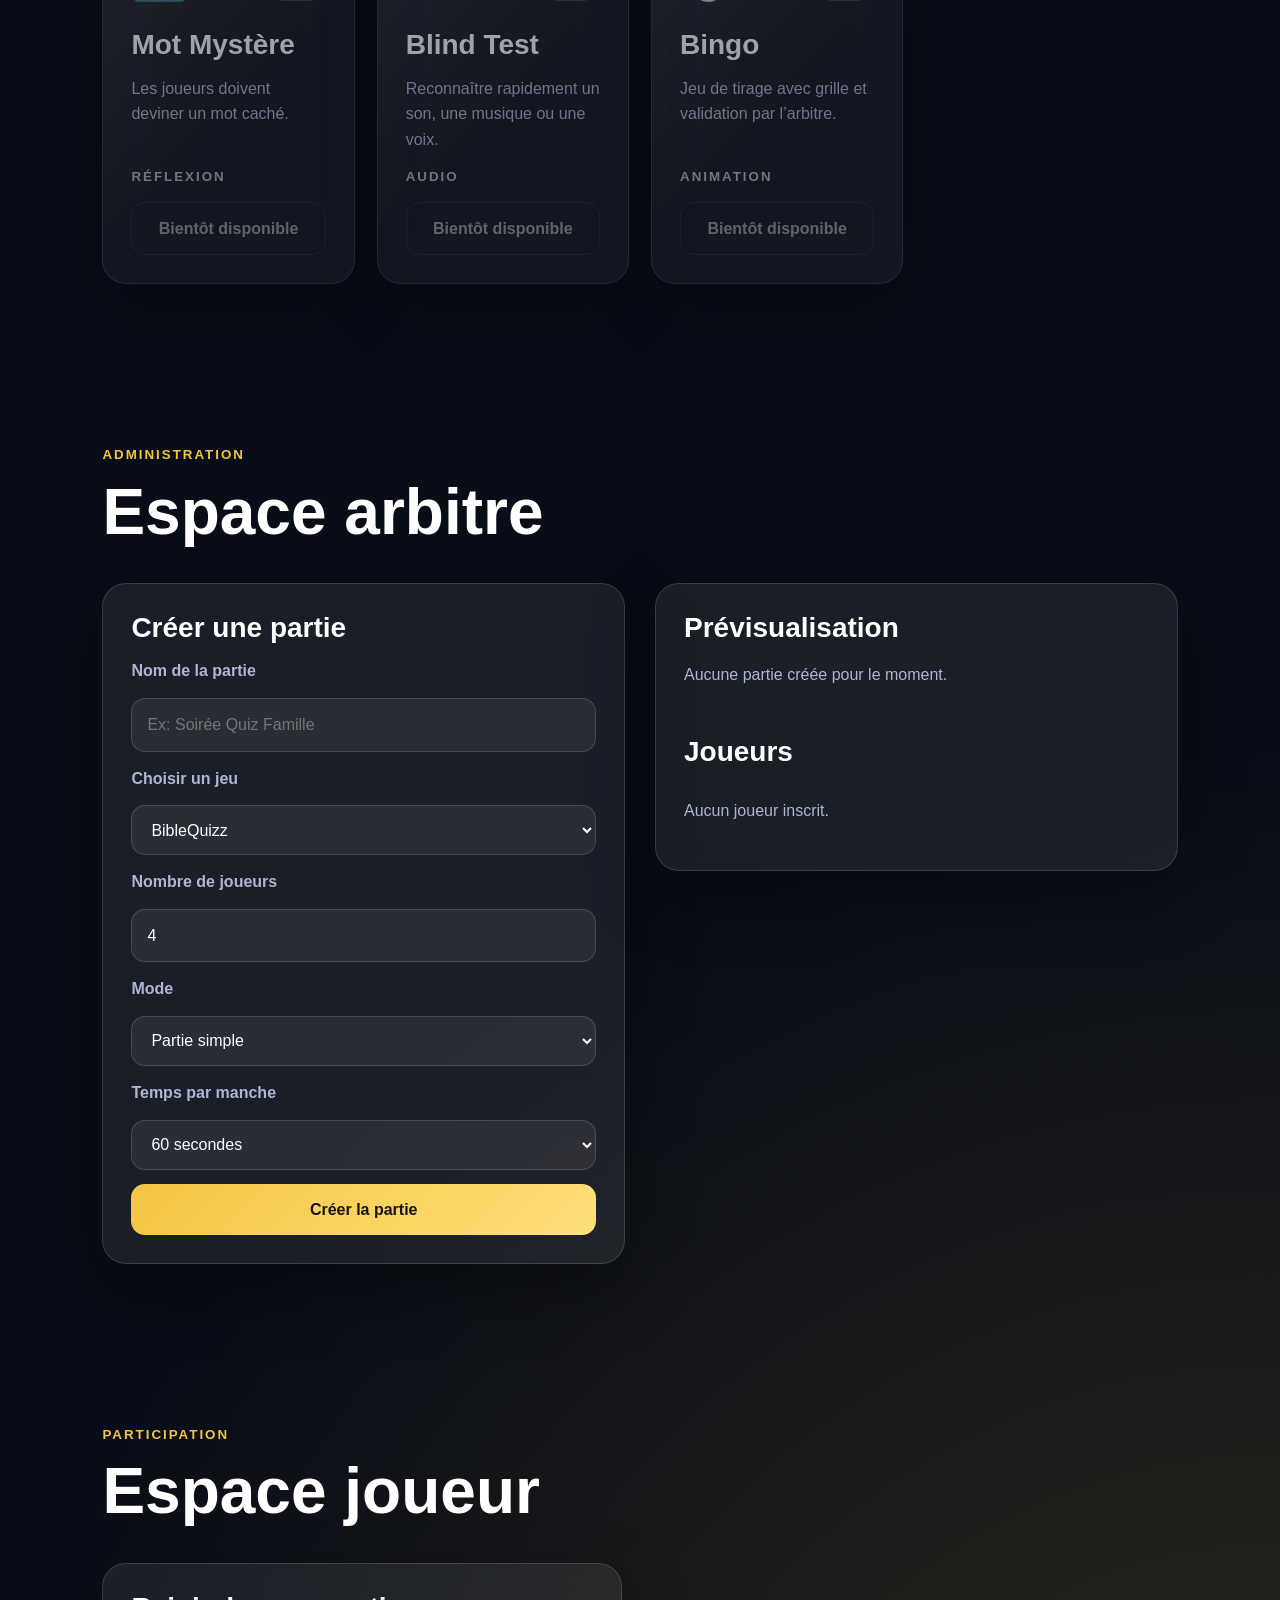
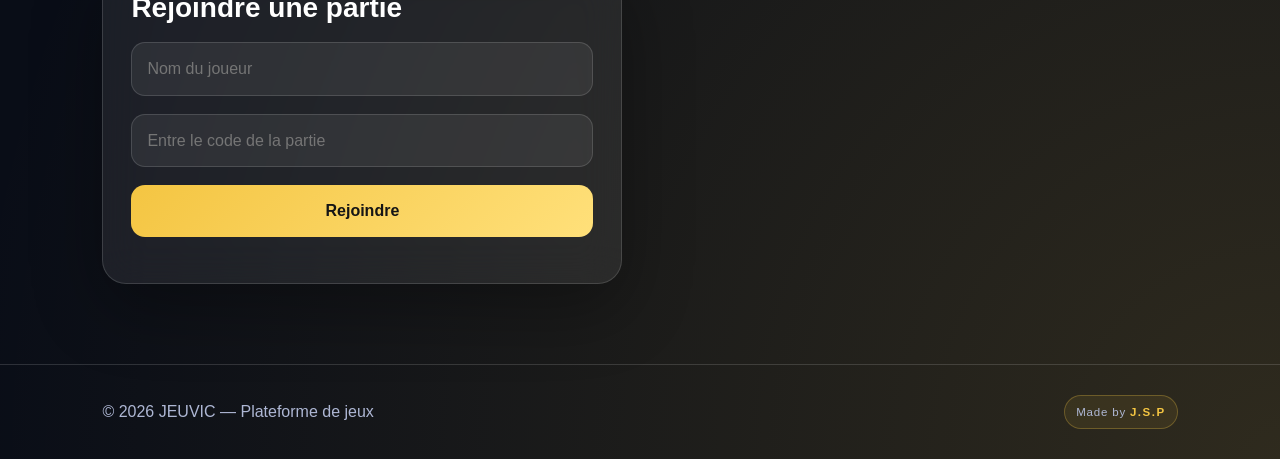
==== commit 33d5f5de: "Nouveaux jeux" ====
--- a/index.html
+++ b/index.html
@@ -76,9 +76,9 @@
       </article>
       <aside class="jv-hero-right">
         <article class="jv-card jv-hero-card">
-          <span class="jv-badge" id="versionBadge">Version 0.8.8</span>
+          <span class="jv-badge" id="versionBadge">Version 0.8.9</span>
           <h3>JEUVIC Game Launcher</h3>
-          <p>BibleQuizz V1.6.3 est maintenant intégré comme premier jeu officiel.</p>
+          <p>BibleQuizz, Révélation et Proverbes sont disponibles comme jeux officiels JEUVIC.</p>
           <section class="jv-stat-grid">
             <article class="jv-stat-card"><strong id="coreStatus">OK</strong><span>Core</span></article>
             <article class="jv-stat-card"><strong id="eventCount">0</strong><span>Events</span></article>
--- a/assets/css/responsive.css
+++ b/assets/css/responsive.css
@@ -30,3 +30,48 @@
         flex-direction:column;
     }
 }
+
+/*============================================================
+  JEUVIC V0.8.9 — MOBILE UX PASS
+============================================================*/
+@media (max-width:600px){
+  body{overflow-x:hidden}
+  .jv-header{
+    min-height:64px;
+    padding:12px 14px;
+    align-items:flex-start;
+    gap:10px;
+  }
+  .jv-brand-block{
+    width:100%;
+    display:flex;
+    align-items:center;
+    justify-content:space-between;
+    gap:10px;
+  }
+  .jv-logo{font-size:1.25rem}
+  .jv-creator-mark{font-size:.54rem}
+  .jv-nav{
+    width:100%;
+    display:grid;
+    grid-template-columns:repeat(4,1fr);
+    gap:6px;
+  }
+  .jv-nav a{
+    padding:9px 4px;
+    text-align:center;
+    border-radius:10px;
+    font-size:.72rem;
+  }
+  .jv-container{padding-left:14px;padding-right:14px}
+  .jv-hero{padding-top:34px;padding-bottom:44px;gap:24px}
+  .jv-hero-left h2{font-size:clamp(2rem,12vw,3rem);line-height:1.03}
+  .jv-hero-left p{font-size:.96rem;line-height:1.6}
+  .jv-actions{display:grid;grid-template-columns:1fr;gap:10px}
+  .jv-btn{width:100%;min-height:52px}
+  .jv-card{padding:20px 16px;border-radius:20px}
+  .jv-games-grid{grid-template-columns:1fr;gap:14px}
+  .jv-section-title h2{font-size:2rem}
+  .jv-input{min-height:52px;font-size:16px}
+  .jv-footer{padding:22px 14px;flex-direction:column;gap:6px;text-align:center;font-size:.72rem}
+}
